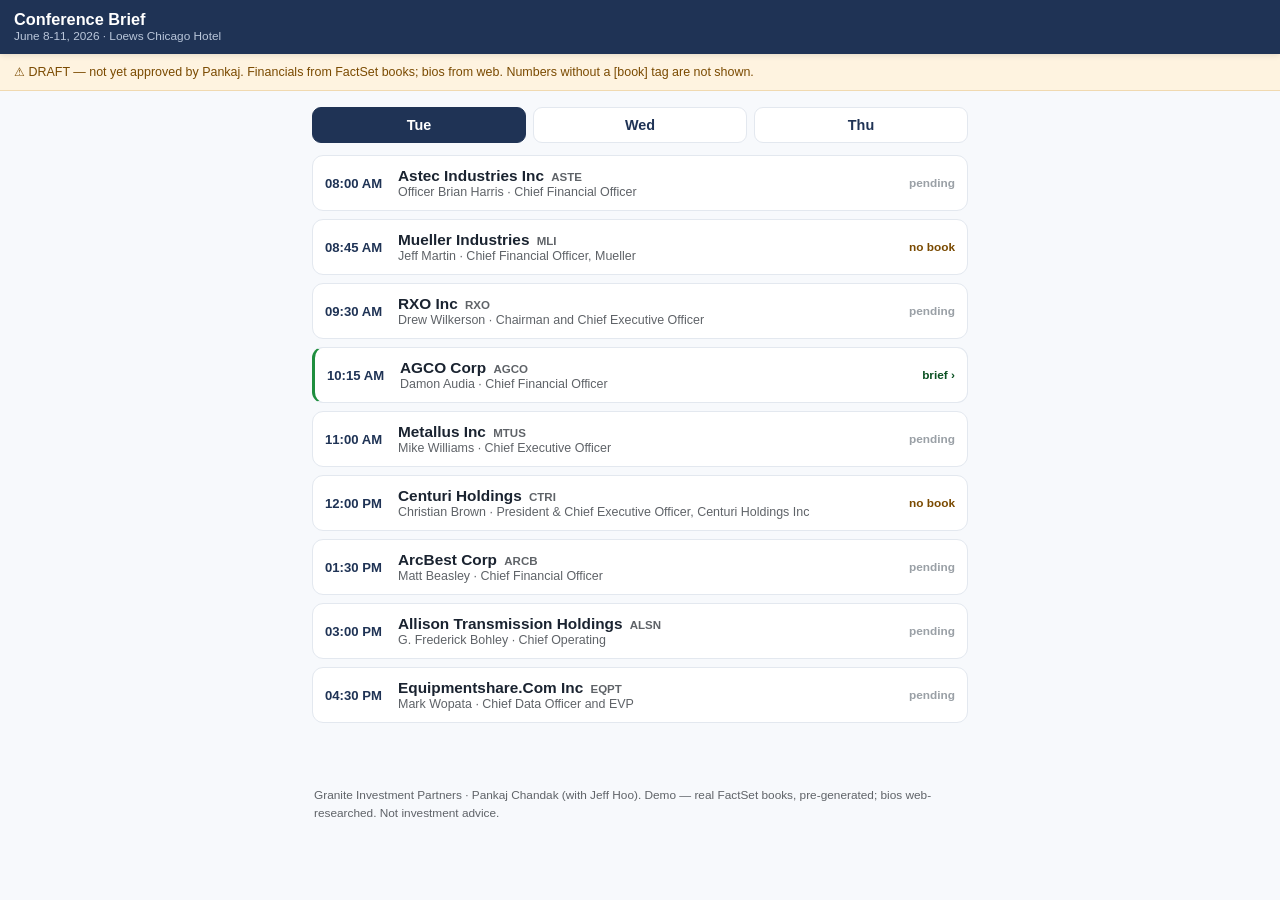
==== conference.html @ 3c9c5f36 "Add conference briefing app (Stage A: AGCO) — phone-first Schedule spine (27 Pankaj meetings) + one " ====
<!DOCTYPE html>
<html lang="en">
<head>
<meta charset="utf-8">
<meta name="viewport" content="width=device-width, initial-scale=1, viewport-fit=cover">
<title>Granite · Conference Brief</title>
<link rel="stylesheet" href="conference.css?v=1">
</head>
<body>

<header class="cbar">
  <div class="cbar-in">
    <div class="cbar-t">Conference Brief</div>
    <div class="cbar-s" id="confSub">Wells Fargo Industrials</div>
  </div>
  <button class="cbar-back" id="backBtn" hidden>‹ Schedule</button>
</header>

<div class="draft" id="draftBanner">⚠ DRAFT — not yet approved by Pankaj. Financials from FactSet books; bios from web. Numbers without a [book] tag are not shown.</div>

<main id="confMain">
  <!-- SCHEDULE (now/next spine) -->
  <section id="scheduleView">
    <div class="dayfilter" id="dayFilter"></div>
    <div id="scheduleList"></div>
  </section>

  <!-- A SINGLE MEETING BRIEF -->
  <section id="briefView" hidden></section>
</main>

<footer class="cfoot">
  Granite Investment Partners · Pankaj Chandak (with Jeff Hoo). Demo — real FactSet books, pre-generated; bios web-researched. Not investment advice.
</footer>

<script src="conference.js?v=1"></script>
</body>
</html>
---- conference.css ----
:root{
  --navy:#1F3355; --ink:#1a2330; --grey:#5F6368; --line:#e3e8ef; --bg:#f7f9fc; --card:#fff;
  --accent:#026FB5; --prop:#3a5fb0; --prop-bg:#E8EEF9; --grey-bg:#F1F3F4;
  --free:#1E8E3E; --free-bg:#E6F4EA; --free-d:#0B5223;
  --amber:#E08600; --amber-bg:#FEF3E0; --amber-d:#7A4A00; --red:#c0392b;
}
*{box-sizing:border-box}
body{margin:0;font-family:-apple-system,BlinkMacSystemFont,"Segoe UI",Roboto,Helvetica,Arial,sans-serif;
  background:var(--bg);color:var(--ink);-webkit-text-size-adjust:100%}

/* top bar */
.cbar{position:sticky;top:0;z-index:10;background:var(--navy);color:#fff;
  display:flex;align-items:center;justify-content:space-between;padding:env(safe-area-inset-top) 14px 0;
  min-height:54px;box-shadow:0 1px 6px rgba(0,0,0,.12)}
.cbar-in{padding:9px 0}
.cbar-t{font-weight:700;font-size:1.02rem;line-height:1.1}
.cbar-s{font-size:.74rem;color:#b9c6da}
.cbar-back{background:rgba(255,255,255,.14);color:#fff;border:0;font:inherit;font-size:.84rem;
  padding:7px 12px;border-radius:8px}
.draft{background:var(--amber-bg);color:var(--amber-d);font-size:.78rem;line-height:1.45;
  padding:9px 14px;border-bottom:1px solid #f0d9b0}

main{max-width:680px;margin:0 auto;padding:10px 12px 40px}

/* day filter */
.dayfilter{display:flex;gap:7px;margin:6px 0 12px}
.dchip{flex:1;background:#fff;border:1px solid var(--line);color:var(--navy);font:inherit;
  font-weight:600;font-size:.9rem;padding:9px 0;border-radius:9px}
.dchip.active{background:var(--navy);color:#fff;border-color:var(--navy)}

/* schedule list */
.mtg{display:flex;width:100%;text-align:left;gap:11px;align-items:center;background:#fff;
  border:1px solid var(--line);border-radius:11px;padding:11px 12px;margin-bottom:8px;font:inherit;
  cursor:pointer}
.mtg.built{border-left:3px solid var(--free)}
.mtg-time{font-weight:700;color:var(--navy);font-size:.82rem;width:62px;flex:none}
.mtg-mid{flex:1;min-width:0}
.mtg-co{font-weight:650;font-size:.96rem;color:var(--ink)}
.mtg-co .tic{font-size:.72rem;color:var(--grey);font-weight:600;margin-left:3px}
.mtg-ex{font-size:.78rem;color:var(--grey);white-space:nowrap;overflow:hidden;text-overflow:ellipsis}
.mtg-flag{flex:none;font-size:.74rem;font-weight:600}
.rdy{color:var(--free-d)}
.pend{color:var(--grey-mid,#9AA0A6)}
.nob{color:var(--amber-d)}
.empty{color:var(--grey);text-align:center;padding:30px 0}

/* brief */
.bhead h1{font-size:1.3rem;margin:2px 0 6px;line-height:1.15}
.tic{font-size:.78rem;color:var(--grey);font-weight:600}
.tic.big{font-size:.9rem}
.bh-when{font-size:.78rem;color:var(--accent);font-weight:600;text-transform:uppercase;letter-spacing:.03em}
.whatdo{font-size:.9rem;color:var(--grey);margin:4px 0 0;line-height:1.5}
.qchip{display:inline-block;background:var(--grey-bg);color:var(--navy);font-size:.74rem;font-weight:600;
  padding:3px 9px;border-radius:20px;margin:10px 0 2px}

.bsect{background:#fff;border:1px solid var(--line);border-radius:12px;padding:13px 14px;margin:10px 0}
.bsect h2{font-size:.82rem;text-transform:uppercase;letter-spacing:.04em;color:var(--navy);margin:0 0 8px}
.bsect p{margin:0;font-size:.92rem;line-height:1.55}

/* P&L table */
.pnl{width:100%;border-collapse:collapse;font-size:.8rem}
.pnl th{background:var(--grey-bg);color:var(--navy);text-align:left;padding:6px 7px;font-size:.74rem}
.pnl td{padding:6px 7px;border-top:1px solid var(--line);vertical-align:top}
.pnl td.m{font-weight:700;white-space:nowrap}
.read{margin-top:10px;font-size:.88rem;background:#fbfcfe;border-top:1px solid var(--line);
  padding:9px 0 0;line-height:1.5}

/* source chips */
.chip{display:inline-block;font-size:.64rem;font-weight:700;padding:1px 5px;border-radius:4px;
  vertical-align:middle;letter-spacing:.02em}
.chip.book{background:var(--free-bg);color:var(--free-d)}
.chip.web{background:var(--prop-bg);color:var(--prop)}

/* people */
.roomnote{font-size:.86rem;color:var(--grey);margin-bottom:10px;font-style:italic}
.person{border:1px solid var(--line);border-radius:10px;padding:10px 11px;margin-bottom:8px}
.person.primary{border-color:#bfe3c9;background:#fbfffc}
.person-h{font-weight:700;font-size:.95rem}
.ptitle{font-weight:500;color:var(--grey);font-size:.82rem;margin-left:4px}
.inroom{display:inline-block;font-size:.64rem;font-weight:700;color:var(--free-d);background:var(--free-bg);
  padding:1px 6px;border-radius:10px;margin-left:6px;vertical-align:middle}
.prim{display:inline-block;font-size:.64rem;font-weight:700;color:#fff;background:var(--free);
  padding:1px 6px;border-radius:10px;margin-left:6px;vertical-align:middle}
.bio{font-size:.88rem;line-height:1.5;margin-top:6px}
.pendingbio{color:var(--grey-mid,#9AA0A6);font-style:italic}
.tells{font-size:.86rem;line-height:1.5;margin-top:7px;background:#fbfcfe;border-radius:7px;padding:8px 9px}
.promises{font-size:.86rem;margin-top:7px}
.promises ul{margin:4px 0 0;padding-left:18px}
.promises li{margin:3px 0}

/* questions */
.qs{margin:0;padding-left:20px}
.qs li{margin:0 0 12px}
.qs .q{font-weight:600;font-size:.92rem;line-height:1.45}
.qs .qwhy{font-size:.8rem;color:var(--grey);margin-top:3px}

/* POV */
.pov{background:var(--prop-bg);border-left:3px solid var(--prop);padding:10px 12px;border-radius:0 8px 8px 0;
  font-size:.92rem;line-height:1.55}
.draftpov{font-size:.62rem;background:var(--amber-bg);color:var(--amber-d);padding:1px 6px;border-radius:10px;
  margin-left:6px;vertical-align:middle;letter-spacing:0}
.src{font-size:.74rem;color:var(--grey);line-height:1.5;margin-top:10px}
.nobookbox{background:#fff;border:1px solid var(--line);border-radius:12px;padding:14px;font-size:.9rem;
  line-height:1.5;color:var(--ink)}
.nobookbox .room{margin-top:10px}

.cfoot{max-width:680px;margin:0 auto;padding:16px 14px 30px;color:var(--grey);font-size:.74rem;line-height:1.5}
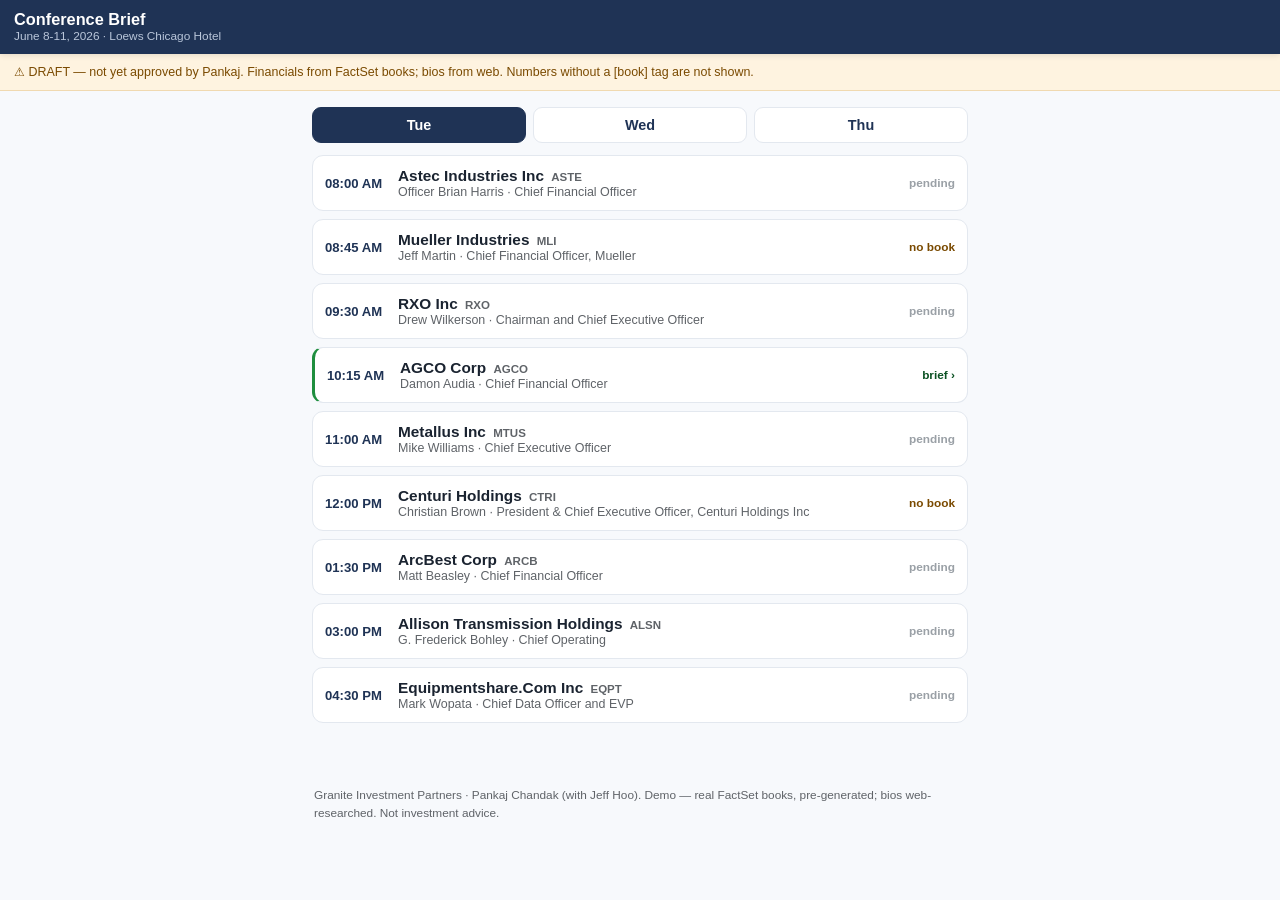
==== commit a4267339: "Conference: full 8-task teardown + auto-draft Drivers (AGCO), layered TL;DR UI Co-Authored-By: Claud" ====
--- a/conference.html
+++ b/conference.html
@@ -4,7 +4,7 @@
 <meta charset="utf-8">
 <meta name="viewport" content="width=device-width, initial-scale=1, viewport-fit=cover">
 <title>Granite · Conference Brief</title>
-<link rel="stylesheet" href="conference.css?v=1">
+<link rel="stylesheet" href="conference.css?v=2">
 </head>
 <body>
 
@@ -33,6 +33,6 @@
   Granite Investment Partners · Pankaj Chandak (with Jeff Hoo). Demo — real FactSet books, pre-generated; bios web-researched. Not investment advice.
 </footer>
 
-<script src="conference.js?v=1"></script>
+<script src="conference.js?v=2"></script>
 </body>
 </html>
--- a/conference.css
+++ b/conference.css
@@ -104,4 +104,51 @@
   line-height:1.5;color:var(--ink)}
 .nobookbox .room{margin-top:10px}
 
+/* TL;DR (always-open quick read) */
+.tldr{background:#fff;border:1px solid var(--line);border-left:3px solid var(--accent);
+  border-radius:12px;padding:13px 14px;margin:8px 0 10px}
+.tldr-h{font-size:.7rem;font-weight:800;letter-spacing:.08em;color:var(--accent);text-transform:uppercase}
+.tldr-view{font-size:.95rem;line-height:1.55;margin:6px 0}
+.tldr-beat{font-weight:700;color:var(--navy);font-size:.92rem;margin:6px 0;background:var(--grey-bg);
+  padding:6px 9px;border-radius:7px}
+.tldr-thesis{font-size:.9rem;line-height:1.5;margin:8px 0;color:var(--ink)}
+.tldr-q{font-size:.9rem;margin-top:8px}
+.tldr-q ol{margin:5px 0 0;padding-left:20px}
+.tldr-q li{margin:5px 0;line-height:1.45}
+
+/* expandable task cards */
+.tdhead{font-size:.78rem;font-weight:700;text-transform:uppercase;letter-spacing:.05em;
+  color:var(--grey);margin:16px 0 6px}
+.tdsub{font-weight:400;text-transform:none;letter-spacing:0;color:var(--grey-mid,#9AA0A6)}
+.exp{background:#fff;border:1px solid var(--line);border-radius:10px;margin:7px 0;overflow:hidden}
+.exp>summary{list-style:none;cursor:pointer;padding:12px 14px;font-weight:650;font-size:.93rem;
+  color:var(--navy);display:flex;justify-content:space-between;align-items:center}
+.exp>summary::-webkit-details-marker{display:none}
+.exp>summary::after{content:"›";transform:rotate(90deg);color:var(--grey-mid,#9AA0A6);font-size:1.1rem;transition:transform .15s}
+.exp[open]>summary::after{transform:rotate(-90deg)}
+.exp[open]>summary{border-bottom:1px solid var(--line)}
+.exp-body{padding:12px 14px}
+.tnote{font-size:.82rem;color:var(--grey);font-style:italic;margin:0 0 8px}
+.posture{font-size:.9rem;line-height:1.5;margin:0 0 9px;background:var(--amber-bg);color:var(--amber-d);
+  padding:8px 10px;border-radius:7px}
+
+/* bull / bear */
+.bb{margin:0 0 10px}
+.bb-h{font-size:.74rem;font-weight:700;text-transform:uppercase;letter-spacing:.04em;margin-bottom:3px}
+.bb-h.bull{color:var(--free-d)}
+.bb-h.bear{color:var(--red)}
+.bb ul{margin:0;padding-left:18px}
+.bb li{margin:4px 0;font-size:.86rem;line-height:1.45}
+
+/* Task 8 drivers */
+.drivers{border-left:3px solid var(--amber)}
+.autodraft{background:var(--amber-bg);color:var(--amber-d);border:1px solid #f0d9b0;border-radius:8px;
+  padding:9px 11px;font-size:.82rem;line-height:1.45;font-weight:600;margin-bottom:10px}
+.debate{border:1px solid var(--line);border-radius:9px;padding:10px 11px;margin-bottom:8px}
+.d-q{font-weight:650;font-size:.9rem;line-height:1.4}
+.dtag{font-size:.6rem;font-weight:700;color:var(--amber-d);background:var(--amber-bg);padding:1px 5px;
+  border-radius:9px;vertical-align:middle;letter-spacing:.02em}
+.d-this{font-size:.85rem;color:var(--ink);margin:5px 0;line-height:1.45}
+.d-v{font-size:.78rem;font-weight:700;color:var(--prop)}
+
 .cfoot{max-width:680px;margin:0 auto;padding:16px 14px 30px;color:var(--grey);font-size:.74rem;line-height:1.5}
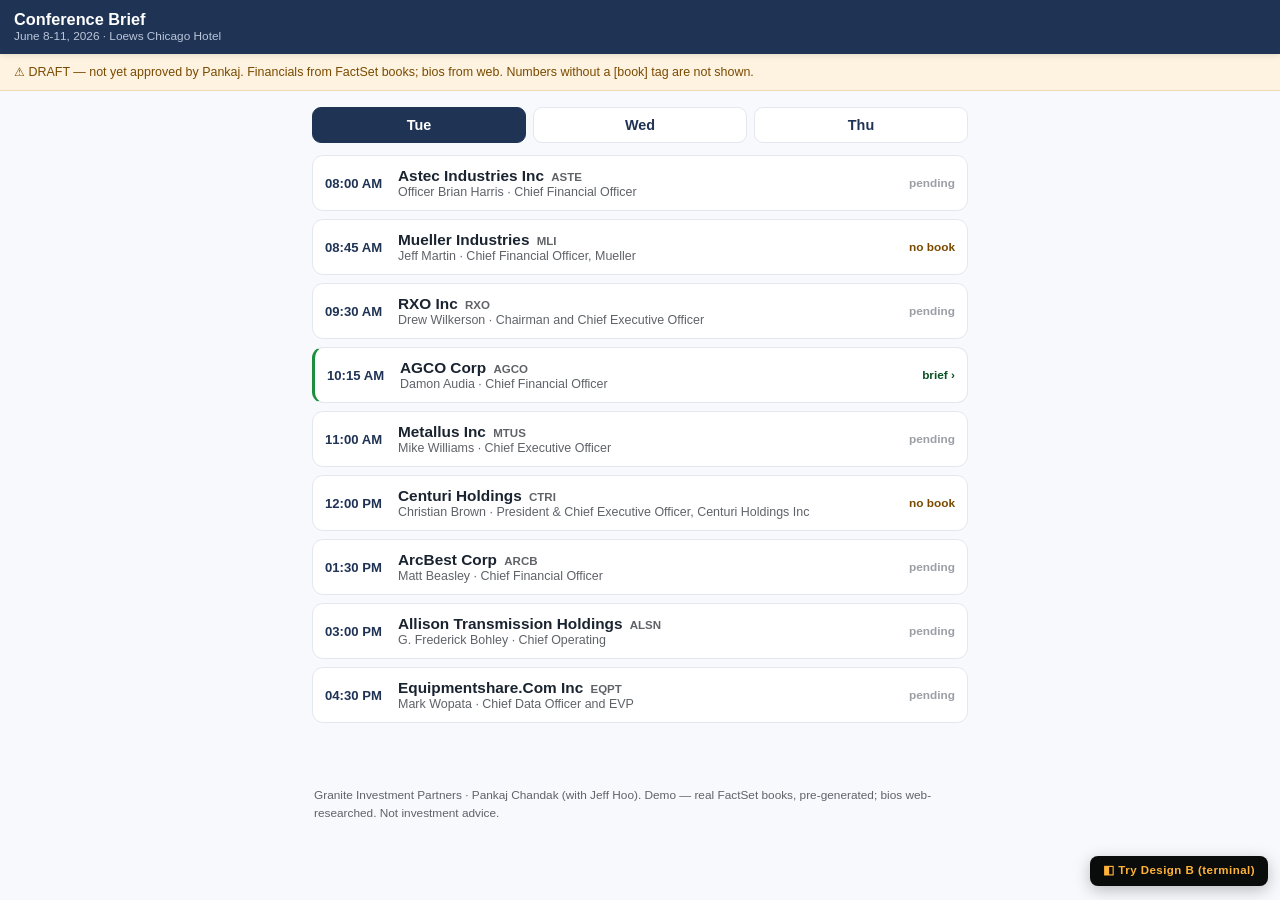
==== commit aea7e306: "Conference: add Design B (terminal aesthetic) + A/B toggle Co-Authored-By: Claude Opus 4.8 <noreply@" ====
--- a/conference.html
+++ b/conference.html
@@ -4,7 +4,7 @@
 <meta charset="utf-8">
 <meta name="viewport" content="width=device-width, initial-scale=1, viewport-fit=cover">
 <title>Granite · Conference Brief</title>
-<link rel="stylesheet" href="conference.css?v=2">
+<link rel="stylesheet" href="conference.css?v=3">
 </head>
 <body>
 
@@ -33,6 +33,18 @@
   Granite Investment Partners · Pankaj Chandak (with Jeff Hoo). Demo — real FactSet books, pre-generated; bios web-researched. Not investment advice.
 </footer>
 
-<script src="conference.js?v=2"></script>
+<a id="abtoggle" href="conference2.html">◧ Try Design B (terminal)</a>
+<style>
+#abtoggle{position:fixed;right:12px;bottom:14px;z-index:30;background:#0a0c0b;color:#ffb338;
+  font:600 .72rem/1 -apple-system,BlinkMacSystemFont,"Segoe UI",Roboto,sans-serif;letter-spacing:.04em;
+  text-decoration:none;padding:9px 13px;border-radius:8px;box-shadow:0 4px 16px rgba(0,0,0,.25)}
+#abtoggle:hover{background:#1a1f1c}
+</style>
+<script>
+document.getElementById('abtoggle').addEventListener('click',function(){
+  if(location.hash) this.href='conference2.html'+location.hash;
+});
+</script>
+<script src="conference.js?v=3"></script>
 </body>
 </html>
--- a/conference.css
+++ b/conference.css
@@ -151,4 +151,98 @@
 .d-this{font-size:.85rem;color:var(--ink);margin:5px 0;line-height:1.45}
 .d-v{font-size:.78rem;font-weight:700;color:var(--prop)}
 
+/* ============ REDESIGN (cockpit) ============ */
+
+/* §2 SNAPSHOT */
+.snapshot{background:#fff;border:1px solid var(--line);border-radius:14px;padding:14px;margin:8px 0 12px;
+  box-shadow:0 2px 10px rgba(31,51,85,.06)}
+.snap-q{font-size:.72rem;font-weight:700;color:var(--grey);letter-spacing:.03em;margin-bottom:9px;text-transform:uppercase}
+.scorestrip{display:grid;grid-template-columns:1fr 1fr 1fr;gap:7px;margin-bottom:11px}
+.scorecell{border:1px solid var(--line);border-radius:10px;padding:8px 7px;text-align:center;background:#fff}
+.scorecell.beat{background:var(--free-bg);border-color:#bfe3c9}
+.scorecell.miss{background:#FCEEEC;border-color:#f0c8c2}
+.scorecell.inline{background:var(--grey-bg)}
+.sc-l{font-size:.62rem;font-weight:700;letter-spacing:.05em;color:var(--grey);text-transform:uppercase}
+.sc-verdict{font-size:.72rem;font-weight:800;margin:2px 0}
+.scorecell.beat .sc-verdict{color:var(--free-d)}
+.scorecell.miss .sc-verdict{color:var(--red)}
+.sc-val{font-size:1.02rem;font-weight:800;color:var(--navy);font-variant-numeric:tabular-nums}
+.sc-sub{font-size:.64rem;color:var(--grey);margin-top:1px;line-height:1.2}
+.snap-read{font-size:.92rem;line-height:1.55;margin:4px 0 10px}
+.snap-flag{font-size:.6rem;font-weight:800;letter-spacing:.06em;color:#fff;background:var(--navy);
+  padding:2px 7px;border-radius:5px;vertical-align:middle;margin-right:5px}
+.snap-hero{background:var(--prop-bg);border-radius:10px;padding:9px 11px;margin:8px 0}
+.sh-l{font-size:.6rem;font-weight:800;letter-spacing:.06em;color:var(--prop);text-transform:uppercase}
+.sh-v{font-size:1rem;color:var(--navy);margin-top:2px}
+.sh-s{font-size:.8rem;color:var(--grey);margin-top:1px}
+.snap-who{font-size:.9rem;margin-top:8px;border-top:1px dashed var(--line);padding-top:8px}
+.snap-press{font-size:.86rem;color:var(--accent);margin-top:3px;font-weight:600}
+
+/* §3 METRIC WALL */
+.metricwall{display:grid;grid-template-columns:1fr 1fr;gap:8px;margin-bottom:10px}
+.metric{border:1px solid var(--line);border-radius:10px;padding:9px 10px}
+.metric.up{border-left:3px solid var(--free)}
+.metric.down{border-left:3px solid var(--red)}
+.mt-l{font-size:.64rem;font-weight:700;letter-spacing:.03em;color:var(--grey);text-transform:uppercase}
+.mt-v{font-size:1.05rem;font-weight:800;color:var(--navy);margin:2px 0;font-variant-numeric:tabular-nums}
+.metric.up .mt-v{color:var(--free-d)}.metric.down .mt-v{color:var(--red)}
+.mt-s{font-size:.74rem;color:var(--grey);line-height:1.3}
+/* table beat/miss pills + tabular */
+.tnum td.num{font-variant-numeric:tabular-nums}
+.cell-beat{color:var(--free-d);font-weight:700;white-space:nowrap}
+.cell-miss{color:var(--red);font-weight:700;white-space:nowrap}
+
+/* §4 WHO'S IN THE ROOM */
+.target{border:1px solid #bfe3c9;background:#fbfffc;border-radius:12px;padding:12px 13px;margin:8px 0}
+.tg-h{font-weight:800;font-size:1.05rem;color:var(--navy)}
+.tg-prim{font-size:.6rem;font-weight:700;color:#fff;background:var(--free);padding:2px 7px;border-radius:10px;margin-left:8px;vertical-align:middle}
+.tg-title{font-size:.84rem;color:var(--grey);margin:1px 0 7px}
+.tg-bio{font-size:.86rem;line-height:1.5;margin-bottom:8px}
+.tell{background:#FFFBEC;border:1px solid #f0e2b8;border-radius:8px;padding:8px 10px;font-size:.86rem;line-height:1.5;margin:7px 0}
+.tl-l{font-size:.62rem;font-weight:800;letter-spacing:.04em;color:var(--gold);display:block;margin-bottom:2px}
+.dodge{background:#FCEEEC;border:1px solid #f0c8c2;border-radius:8px;padding:8px 10px;font-size:.86rem;margin:7px 0}
+.dd-l{font-size:.62rem;font-weight:800;color:var(--red);display:block;margin-bottom:2px}
+.commit{margin-top:7px}
+.cm-l{font-size:.62rem;font-weight:800;letter-spacing:.04em;color:var(--navy);text-transform:uppercase}
+.commit ul{margin:4px 0 0;padding-left:18px}
+.commit li{font-size:.83rem;margin:3px 0;line-height:1.4}
+.roster{font-size:.82rem;color:var(--grey);margin:6px 0;line-height:1.5}
+.ro-l{font-weight:700;color:var(--navy);text-transform:uppercase;font-size:.66rem;letter-spacing:.04em;margin-right:5px}
+
+/* §5 QUESTIONS */
+.qcard{border:1px solid var(--line);border-radius:11px;padding:11px 12px;margin:8px 0}
+.qtag{display:inline-flex;align-items:center;gap:4px;font-size:.64rem;font-weight:800;letter-spacing:.03em;
+  padding:3px 9px;border-radius:20px;margin-bottom:7px}
+.qtag .qn{font-weight:600;opacity:.7;margin-left:5px}
+.qtag.one{background:#E1EEF8;color:var(--accent)}
+.qtag.rev{background:var(--free-bg);color:var(--free-d)}
+.qtag.bear{background:#FCEEEC;color:var(--red)}
+.qtag.angle{background:var(--prop-bg);color:var(--prop)}
+.qcard .q{font-weight:650;font-size:.93rem;line-height:1.45}
+.qlisten{background:#fbfcfe;border-left:3px solid var(--grey-mid,#9AA0A6);border-radius:0 7px 7px 0;
+  padding:7px 10px;font-size:.83rem;line-height:1.45;margin-top:8px;color:var(--ink)}
+.ql-l{font-size:.62rem;font-weight:800;letter-spacing:.04em;color:var(--grey);display:block;margin-bottom:2px}
+
+/* §6 DRIVERS reskin */
+.loopsub{font-size:.66rem;font-weight:500;color:var(--grey-mid,#9AA0A6);text-transform:none;letter-spacing:0;margin-left:6px}
+.driver-row{border:1px solid var(--line);border-radius:9px;margin:7px 0;overflow:hidden}
+.driver-row>summary{list-style:none;cursor:pointer;padding:10px 11px;display:flex;align-items:center;gap:9px}
+.driver-row>summary::-webkit-details-marker{display:none}
+.driver-row .d-q{font-weight:650;font-size:.88rem;line-height:1.35}
+.driver-row .d-body{padding:0 11px 11px;font-size:.85rem;line-height:1.5}
+.driver-row .d-this{color:var(--ink)}
+.driver-row .d-vfull{font-size:.78rem;font-weight:700;color:var(--prop);margin-top:5px}
+.vpill{flex:none;font-size:.6rem;font-weight:800;letter-spacing:.03em;padding:3px 8px;border-radius:20px;white-space:nowrap}
+.vpill.bull{background:var(--free-bg);color:var(--free-d)}
+.vpill.bear{background:#FCEEEC;color:var(--red)}
+.vpill.open{background:var(--amber-bg);color:var(--amber-d)}
+
+/* §7 teardown wrapper */
+.teardown-wrap{margin:14px 0 4px}
+.teardown-wrap>summary{list-style:none;cursor:pointer;font-size:.8rem;font-weight:700;text-transform:uppercase;
+  letter-spacing:.04em;color:var(--grey);padding:8px 0}
+.teardown-wrap>summary::-webkit-details-marker{display:none}
+.teardown-wrap>summary::before{content:"▸ ";color:var(--grey-mid,#9AA0A6)}
+.teardown-wrap[open]>summary::before{content:"▾ "}
+
 .cfoot{max-width:680px;margin:0 auto;padding:16px 14px 30px;color:var(--grey);font-size:.74rem;line-height:1.5}
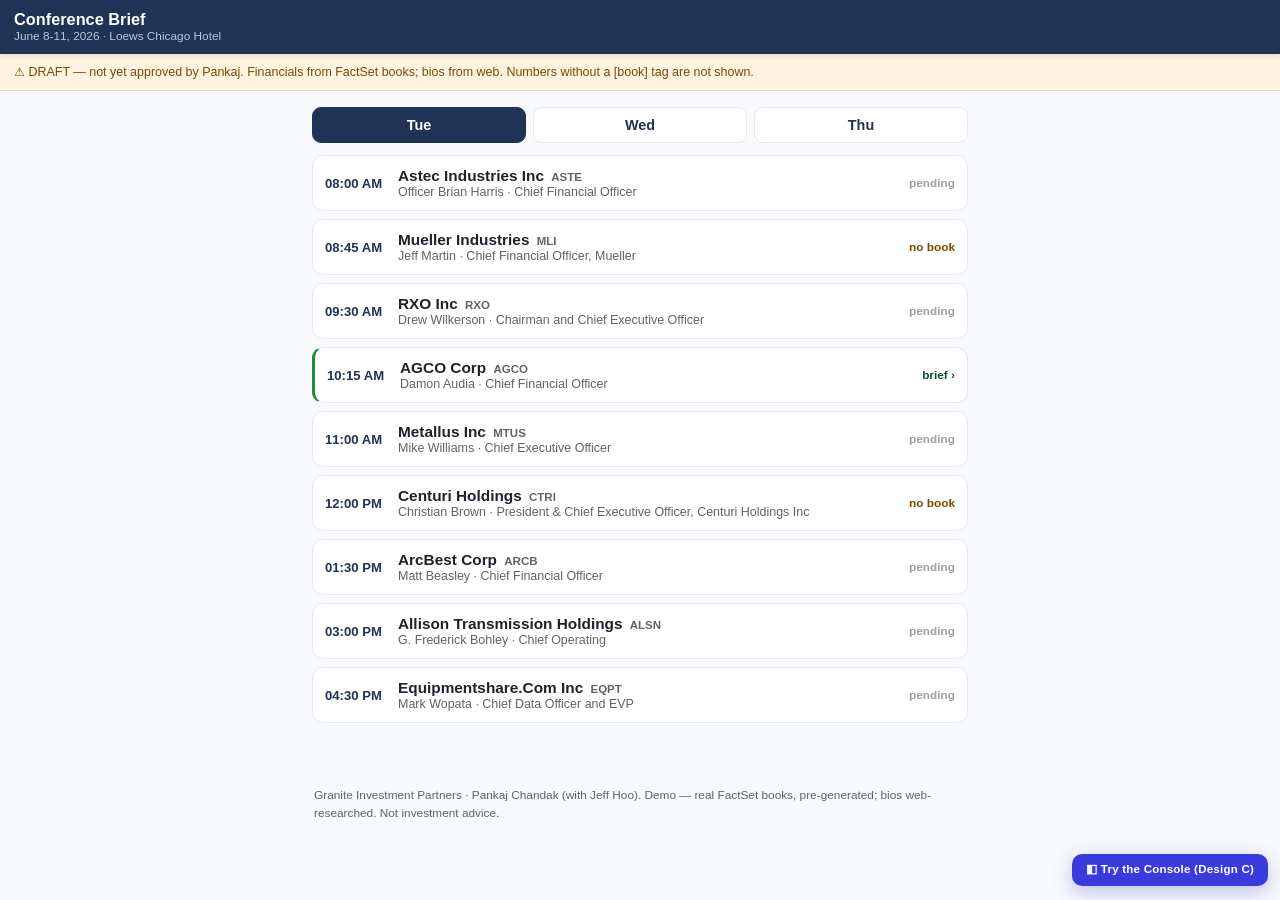
==== commit 1aa3c37c: "Conference: add Design C (Meeting Console) + toggle to it Co-Authored-By: Claude Opus 4.8 <noreply@a" ====
--- a/conference.html
+++ b/conference.html
@@ -33,16 +33,16 @@
   Granite Investment Partners · Pankaj Chandak (with Jeff Hoo). Demo — real FactSet books, pre-generated; bios web-researched. Not investment advice.
 </footer>
 
-<a id="abtoggle" href="conference2.html">◧ Try Design B (terminal)</a>
+<a id="abtoggle" href="conference3.html">◧ Try the Console (Design C)</a>
 <style>
-#abtoggle{position:fixed;right:12px;bottom:14px;z-index:30;background:#0a0c0b;color:#ffb338;
-  font:600 .72rem/1 -apple-system,BlinkMacSystemFont,"Segoe UI",Roboto,sans-serif;letter-spacing:.04em;
-  text-decoration:none;padding:9px 13px;border-radius:8px;box-shadow:0 4px 16px rgba(0,0,0,.25)}
-#abtoggle:hover{background:#1a1f1c}
+#abtoggle{position:fixed;right:12px;bottom:14px;z-index:30;background:#3b3bdc;color:#fff;
+  font:700 .72rem/1 -apple-system,BlinkMacSystemFont,"Segoe UI",Roboto,sans-serif;letter-spacing:.02em;
+  text-decoration:none;padding:10px 14px;border-radius:10px;box-shadow:0 6px 20px rgba(59,59,220,.3)}
+#abtoggle:hover{filter:brightness(1.06)}
 </style>
 <script>
 document.getElementById('abtoggle').addEventListener('click',function(){
-  if(location.hash) this.href='conference2.html'+location.hash;
+  if(location.hash) this.href='conference3.html'+location.hash;
 });
 </script>
 <script src="conference.js?v=3"></script>
